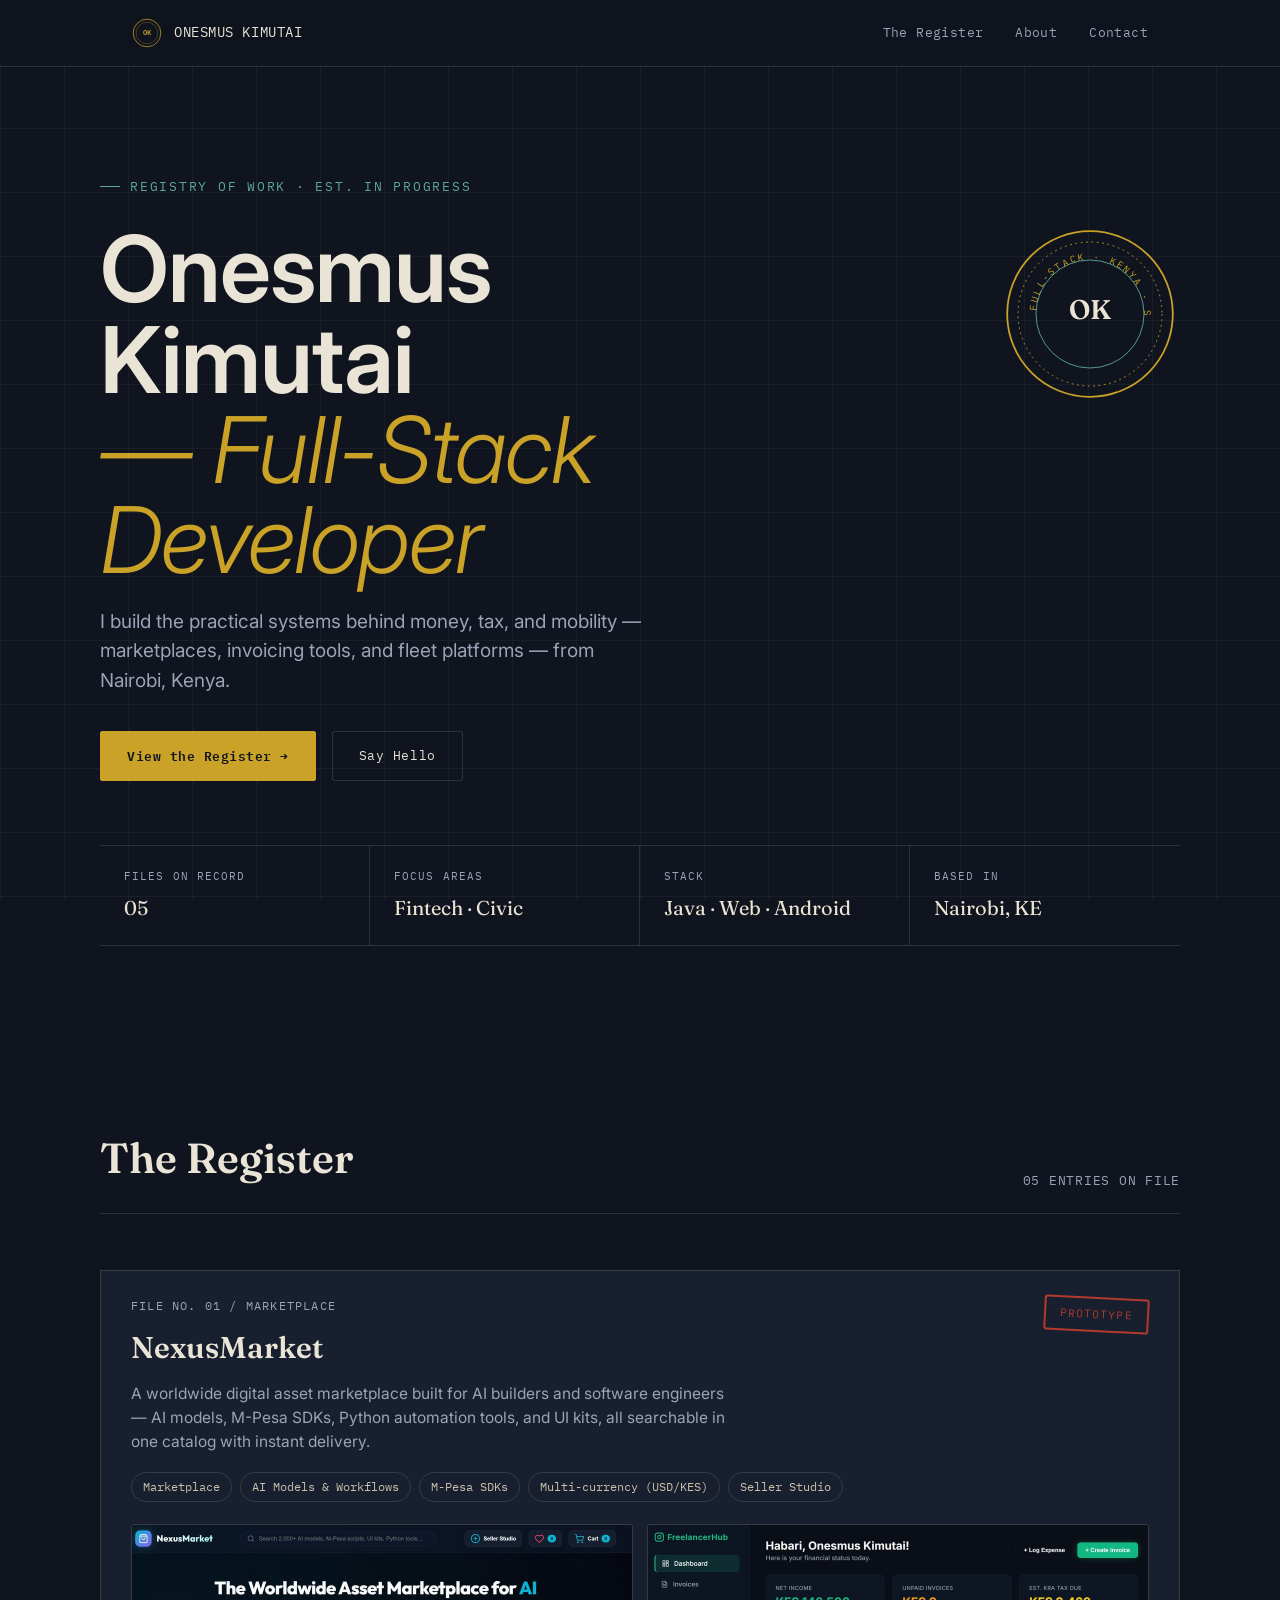
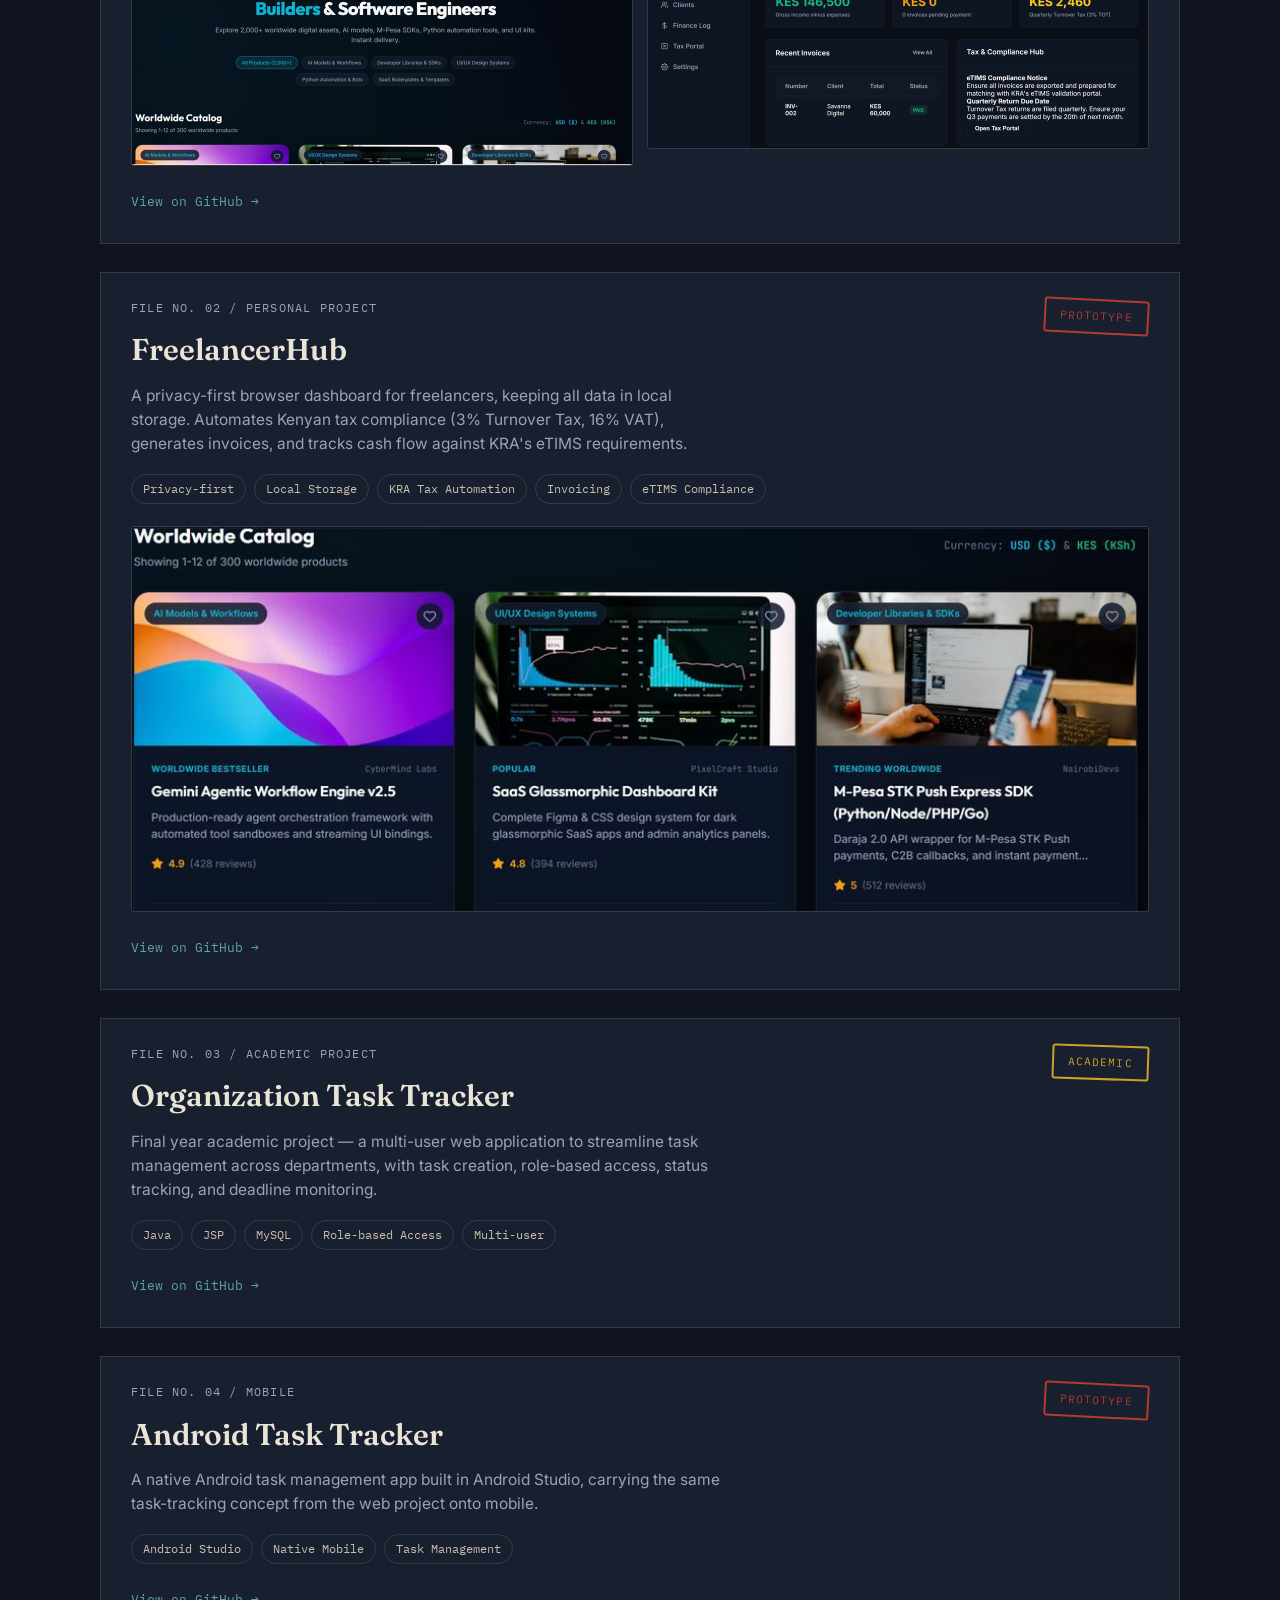
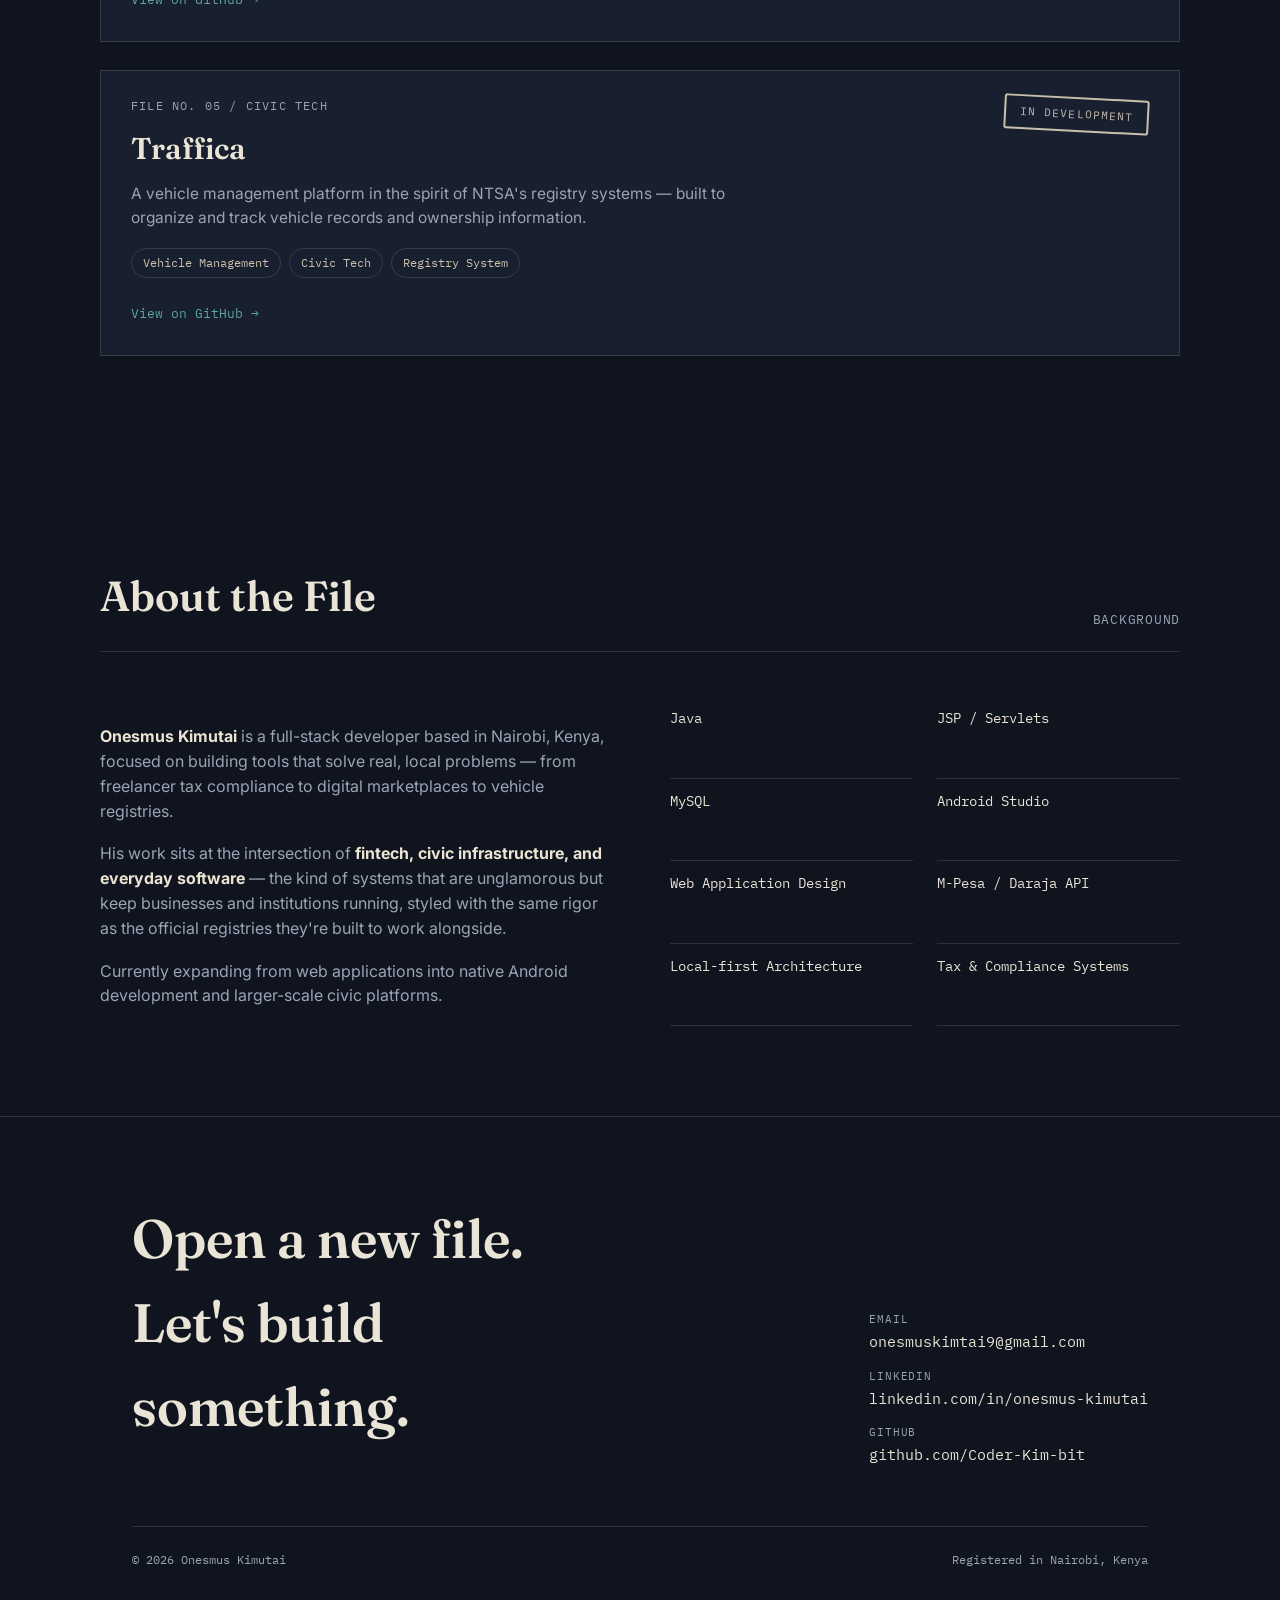
==== index.html @ 18f02907 "Add files via upload" ====
<!DOCTYPE html>
<html lang="en">
<head>
<meta charset="UTF-8">
<meta name="viewport" content="width=device-width, initial-scale=1.0">
<title>Onesmus Kimutai — Full-Stack Developer</title>
<link rel="preconnect" href="https://fonts.googleapis.com">
<link rel="preconnect" href="https://fonts.gstatic.com" crossorigin>
<link href="https://fonts.googleapis.com/css2?family=Fraunces:opsz,wght@9..144,300;9..144,500;9..144,600;9..144,700&family=IBM+Plex+Mono:wght@400;500;600&family=Inter:wght@400;500;600&display=swap" rel="stylesheet">
<style>
  :root{
    --ink:#0F141F;
    --ink-2:#151C29;
    --panel:#181F2E;
    --paper:#ECE4D2;
    --paper-dim:#C9C0AC;
    --brass:#C9A227;
    --stamp:#B23A2E;
    --teal:#5CA79A;
    --line: rgba(236,228,210,0.14);
    --text: #E9E4D6;
    --text-dim: #9CA3B5;
  }
  *{box-sizing:border-box;}
  html{scroll-behavior:smooth;}
  body{
    margin:0;
    background:var(--ink);
    color:var(--text);
    font-family:'Inter',sans-serif;
    line-height:1.55;
    -webkit-font-smoothing:antialiased;
  }
  a{color:inherit;}
  ::selection{background:var(--brass);color:var(--ink);}

  .mono{font-family:'IBM Plex Mono',monospace;}
  .display{font-family:'Fraunces',serif;}

  /* Texture */
  body::before{
    content:"";
    position:fixed; inset:0;
    background-image:
      linear-gradient(var(--line) 1px, transparent 1px),
      linear-gradient(90deg, var(--line) 1px, transparent 1px);
    background-size: 64px 64px;
    opacity:0.35;
    pointer-events:none;
    z-index:0;
  }

  .wrap{max-width:1080px; margin:0 auto; padding:0 32px; position:relative; z-index:1;}

  /* NAV */
  header{
    position:sticky; top:0; z-index:50;
    background:rgba(15,20,31,0.88);
    backdrop-filter: blur(10px);
    border-bottom:1px solid var(--line);
  }
  nav.wrap{
    display:flex; align-items:center; justify-content:space-between;
    padding:18px 32px;
  }
  .brand{
    display:flex; align-items:center; gap:12px;
    font-family:'IBM Plex Mono',monospace;
    font-size:14px;
    letter-spacing:0.04em;
    text-decoration:none;
    color:var(--text);
  }
  .seal-mini{width:30px;height:30px;flex-shrink:0;}
  .navlinks{display:flex; gap:32px; font-family:'IBM Plex Mono',monospace; font-size:13px; letter-spacing:0.03em;}
  .navlinks a{text-decoration:none; color:var(--text-dim); transition:color .2s;}
  .navlinks a:hover{color:var(--brass);}

  /* HERO */
  .hero{
    padding:110px 0 90px;
    position:relative;
  }
  .file-tag{
    font-family:'IBM Plex Mono',monospace;
    font-size:12.5px;
    letter-spacing:0.14em;
    color:var(--teal);
    text-transform:uppercase;
    display:flex; align-items:center; gap:10px;
    margin-bottom:28px;
  }
  .file-tag::before{content:"";width:20px;height:1px;background:var(--teal);display:inline-block;}
  .hero-grid{
    display:grid;
    grid-template-columns: 1.5fr auto;
    gap:40px;
    align-items:start;
  }
  h1.name{
    font-size:clamp(48px, 8vw, 92px);
    line-height:0.98;
    margin:0 0 22px;
    font-weight:600;
    letter-spacing:-0.01em;
  }
  h1.name em{font-style:italic; font-weight:300; color:var(--brass);}
  .tagline{
    font-size:19px;
    color:var(--text-dim);
    max-width:560px;
    margin:0 0 36px;
  }
  .cta-row{display:flex; gap:16px; flex-wrap:wrap;}
  .btn{
    font-family:'IBM Plex Mono',monospace;
    font-size:13px;
    letter-spacing:0.04em;
    padding:14px 26px;
    border-radius:2px;
    text-decoration:none;
    display:inline-flex; align-items:center; gap:10px;
    transition:transform .15s ease, background .2s ease;
    border:1px solid var(--line);
  }
  .btn-primary{background:var(--brass); color:var(--ink); border-color:var(--brass); font-weight:600;}
  .btn-primary:hover{transform:translateY(-2px);}
  .btn-ghost{color:var(--text); }
  .btn-ghost:hover{border-color:var(--brass); color:var(--brass); transform:translateY(-2px);}

  /* SEAL */
  .seal{
    width:180px; height:180px;
    flex-shrink:0;
    filter: drop-shadow(0 0 0 transparent);
  }
  @media (max-width: 780px){
    .hero-grid{grid-template-columns:1fr;}
    .seal{width:120px;height:120px; opacity:0.85;}
  }

  /* register meta strip */
  .meta-strip{
    margin-top:64px;
    display:grid;
    grid-template-columns:repeat(4,1fr);
    border-top:1px solid var(--line);
    border-bottom:1px solid var(--line);
  }
  .meta-item{
    padding:22px 24px;
    border-right:1px solid var(--line);
  }
  .meta-item:last-child{border-right:none;}
  .meta-label{font-family:'IBM Plex Mono',monospace; font-size:11px; letter-spacing:0.1em; color:var(--text-dim); text-transform:uppercase; margin-bottom:6px;}
  .meta-value{font-family:'Fraunces',serif; font-size:20px; color:var(--paper);}
  @media (max-width: 700px){
    .meta-strip{grid-template-columns:repeat(2,1fr);}
    .meta-item:nth-child(2){border-right:none;}
  }

  /* SECTION HEADERS */
  .section{padding:90px 0;}
  .section-head{
    display:flex; justify-content:space-between; align-items:flex-end;
    margin-bottom:56px;
    border-bottom:1px solid var(--line);
    padding-bottom:22px;
    gap:20px; flex-wrap:wrap;
  }
  .section-head h2{
    font-family:'Fraunces',serif;
    font-size:clamp(30px,4vw,42px);
    margin:0;
    font-weight:600;
  }
  .section-sub{
    font-family:'IBM Plex Mono',monospace;
    font-size:12.5px;
    color:var(--text-dim);
    letter-spacing:0.06em;
    text-transform:uppercase;
  }

  /* CASE FILES */
  .case{
    border:1px solid var(--line);
    background:var(--panel);
    margin-bottom:28px;
    position:relative;
    overflow:hidden;
  }
  .case-head{
    display:flex; justify-content:space-between; align-items:flex-start;
    padding:26px 30px 0;
    gap:20px; flex-wrap:wrap;
  }
  .case-num{
    font-family:'IBM Plex Mono',monospace;
    font-size:12px;
    color:var(--text-dim);
    letter-spacing:0.1em;
    margin-bottom:10px;
    display:block;
  }
  .case-title{
    font-family:'Fraunces',serif;
    font-size:30px;
    font-weight:600;
    margin:0 0 10px;
  }
  .case-desc{
    color:var(--text-dim);
    font-size:15.5px;
    max-width:600px;
    margin:0 0 18px;
  }
  .stamp{
    font-family:'IBM Plex Mono',monospace;
    font-size:11px;
    letter-spacing:0.1em;
    text-transform:uppercase;
    border:2px solid var(--stamp);
    color:var(--stamp);
    padding:7px 14px;
    border-radius:3px;
    transform:rotate(3deg);
    white-space:nowrap;
    flex-shrink:0;
  }
  .stamp.live{border-color:var(--teal); color:var(--teal); transform:rotate(-2deg);}
  .stamp.academic{border-color:var(--brass); color:var(--brass); transform:rotate(2deg);}

  .case-body{padding:0 30px 30px;}
  .tags{display:flex; gap:8px; flex-wrap:wrap; margin-bottom:22px;}
  .tag{
    font-family:'IBM Plex Mono',monospace;
    font-size:11.5px;
    color:var(--paper-dim);
    border:1px solid var(--line);
    padding:5px 11px;
    border-radius:20px;
  }
  .shots{display:grid; grid-template-columns:1fr 1fr; gap:14px; margin-bottom:22px;}
  .shots img{width:100%; display:block; border:1px solid var(--line); border-radius:3px;}
  .shots.single{grid-template-columns:1fr;}
  @media (max-width:640px){.shots{grid-template-columns:1fr;}}

  .case-link{
    font-family:'IBM Plex Mono',monospace;
    font-size:13px;
    color:var(--teal);
    text-decoration:none;
    display:inline-flex; align-items:center; gap:8px;
    border-bottom:1px solid transparent;
    transition:border-color .2s;
  }
  .case-link:hover{border-color:var(--teal);}

  /* ABOUT */
  .about-grid{
    display:grid;
    grid-template-columns: 1fr 1fr;
    gap:60px;
  }
  @media (max-width:780px){.about-grid{grid-template-columns:1fr;}}
  .about-grid p{color:var(--text-dim); font-size:16px; margin-bottom:18px;}
  .about-grid p strong{color:var(--paper);}
  .skills-list{list-style:none; padding:0; margin:0; display:grid; grid-template-columns:1fr 1fr; gap:12px 24px;}
  .skills-list li{
    font-family:'IBM Plex Mono',monospace;
    font-size:13.5px;
    padding-bottom:10px;
    border-bottom:1px solid var(--line);
    color:var(--text);
  }

  /* CONTACT / FOOTER */
  footer{
    border-top:1px solid var(--line);
    padding:80px 0 40px;
  }
  .contact-inner{
    display:flex; justify-content:space-between; align-items:flex-end;
    flex-wrap:wrap; gap:40px;
    margin-bottom:60px;
  }
  .contact-inner h2{
    font-family:'Fraunces',serif;
    font-size:clamp(34px,5vw,54px);
    margin:0 0 18px;
    font-weight:600;
    max-width:480px;
  }
  .contact-links{display:flex; flex-direction:column; gap:14px;}
  .contact-links a{
    font-family:'IBM Plex Mono',monospace;
    font-size:15px;
    text-decoration:none;
    color:var(--text);
    display:flex; align-items:center; gap:10px;
    transition:color .2s;
  }
  .contact-links a:hover{color:var(--brass);}
  .contact-links span.lbl{color:var(--text-dim); font-size:11px; letter-spacing:0.08em; text-transform:uppercase; display:block; margin-bottom:2px;}
  .foot-bottom{
    border-top:1px solid var(--line);
    padding-top:24px;
    display:flex; justify-content:space-between; flex-wrap:wrap; gap:10px;
    font-family:'IBM Plex Mono',monospace;
    font-size:12px;
    color:var(--text-dim);
  }

  @media (prefers-reduced-motion: reduce){
    html{scroll-behavior:auto;}
    .btn, .case-link{transition:none;}
  }

  /* reveal on scroll */
  .reveal{opacity:0; transform:translateY(18px); transition:opacity .6s ease, transform .6s ease;}
  .reveal.in{opacity:1; transform:translateY(0);}
</style>
</head>
<body>

<header>
  <nav class="wrap">
    <a href="#top" class="brand">
      <svg class="seal-mini" viewBox="0 0 100 100" fill="none">
        <circle cx="50" cy="50" r="46" stroke="#C9A227" stroke-width="2.5"/>
        <circle cx="50" cy="50" r="36" stroke="#C9A227" stroke-width="1"/>
        <text x="50" y="56" text-anchor="middle" font-family="IBM Plex Mono" font-size="22" fill="#C9A227" font-weight="600">OK</text>
      </svg>
      ONESMUS KIMUTAI
    </a>
    <div class="navlinks">
      <a href="#work">The Register</a>
      <a href="#about">About</a>
      <a href="#contact">Contact</a>
    </div>
  </nav>
</header>

<main id="top">
  <section class="hero wrap">
    <div class="file-tag">Registry of Work · Est. In Progress</div>
    <div class="hero-grid">
      <div>
        <h1 class="name">Onesmus<br>Kimutai<br><em>— Full-Stack Developer</em></h1>
        <p class="tagline">I build the practical systems behind money, tax, and mobility — marketplaces, invoicing tools, and fleet platforms — from Nairobi, Kenya.</p>
        <div class="cta-row">
          <a href="#work" class="btn btn-primary">View the Register →</a>
          <a href="#contact" class="btn btn-ghost">Say Hello</a>
        </div>
      </div>
      <svg class="seal" viewBox="0 0 200 200" fill="none">
        <circle cx="100" cy="100" r="92" stroke="#C9A227" stroke-width="2"/>
        <circle cx="100" cy="100" r="80" stroke="#C9A227" stroke-width="1" stroke-dasharray="2 4"/>
        <circle cx="100" cy="100" r="60" stroke="#5CA79A" stroke-width="1"/>
        <path id="curve" d="M 40,100 A 60,60 0 1,1 160,100" fill="none"/>
        <text font-family="IBM Plex Mono" font-size="10.5" fill="#C9A227" letter-spacing="3">
          <textPath href="#curve" startOffset="2%">FULL-STACK · KENYA · SYSTEMS BUILDER</textPath>
        </text>
        <text x="100" y="106" text-anchor="middle" font-family="Fraunces" font-size="30" fill="#ECE4D2" font-weight="600">OK</text>
      </svg>
    </div>

    <div class="meta-strip reveal">
      <div class="meta-item">
        <div class="meta-label">Files on Record</div>
        <div class="meta-value">05</div>
      </div>
      <div class="meta-item">
        <div class="meta-label">Focus Areas</div>
        <div class="meta-value">Fintech · Civic</div>
      </div>
      <div class="meta-item">
        <div class="meta-label">Stack</div>
        <div class="meta-value">Java · Web · Android</div>
      </div>
      <div class="meta-item">
        <div class="meta-label">Based In</div>
        <div class="meta-value">Nairobi, KE</div>
      </div>
    </div>
  </section>

  <section class="section wrap" id="work">
    <div class="section-head">
      <h2>The Register</h2>
      <div class="section-sub">05 entries on file</div>
    </div>

    <!-- CASE 01 -->
    <article class="case reveal">
      <div class="case-head">
        <div>
          <span class="case-num">FILE NO. 01 / MARKETPLACE</span>
          <h3 class="case-title">NexusMarket</h3>
          <p class="case-desc">A worldwide digital asset marketplace built for AI builders and software engineers — AI models, M-Pesa SDKs, Python automation tools, and UI kits, all searchable in one catalog with instant delivery.</p>
        </div>
        <span class="stamp">Prototype</span>
      </div>
      <div class="case-body">
        <div class="tags">
          <span class="tag">Marketplace</span>
          <span class="tag">AI Models & Workflows</span>
          <span class="tag">M-Pesa SDKs</span>
          <span class="tag">Multi-currency (USD/KES)</span>
          <span class="tag">Seller Studio</span>
        </div>
        <div class="shots">
          <img src="[data-uri]" alt="NexusMarket homepage — worldwide asset marketplace for AI builders">
          <img src="[data-uri]" alt="NexusMarket product catalog with AI, UI kit, and SDK listings">
        </div>
        <a class="case-link" href="https://github.com/Coder-Kim-bit" target="_blank" rel="noopener">View on GitHub →</a>
      </div>
    </article>

    <!-- CASE 02 -->
    <article class="case reveal">
      <div class="case-head">
        <div>
          <span class="case-num">FILE NO. 02 / PERSONAL PROJECT</span>
          <h3 class="case-title">FreelancerHub</h3>
          <p class="case-desc">A privacy-first browser dashboard for freelancers, keeping all data in local storage. Automates Kenyan tax compliance (3% Turnover Tax, 16% VAT), generates invoices, and tracks cash flow against KRA's eTIMS requirements.</p>
        </div>
        <span class="stamp">Prototype</span>
      </div>
      <div class="case-body">
        <div class="tags">
          <span class="tag">Privacy-first</span>
          <span class="tag">Local Storage</span>
          <span class="tag">KRA Tax Automation</span>
          <span class="tag">Invoicing</span>
          <span class="tag">eTIMS Compliance</span>
        </div>
        <div class="shots single">
          <img src="[data-uri]" alt="FreelancerHub dashboard showing net income, unpaid invoices, and KRA tax compliance hub">
        </div>
        <a class="case-link" href="https://github.com/Coder-Kim-bit" target="_blank" rel="noopener">View on GitHub →</a>
      </div>
    </article>

    <!-- CASE 03 -->
    <article class="case reveal">
      <div class="case-head">
        <div>
          <span class="case-num">FILE NO. 03 / ACADEMIC PROJECT</span>
          <h3 class="case-title">Organization Task Tracker</h3>
          <p class="case-desc">Final year academic project — a multi-user web application to streamline task management across departments, with task creation, role-based access, status tracking, and deadline monitoring.</p>
        </div>
        <span class="stamp academic">Academic</span>
      </div>
      <div class="case-body">
        <div class="tags">
          <span class="tag">Java</span>
          <span class="tag">JSP</span>
          <span class="tag">MySQL</span>
          <span class="tag">Role-based Access</span>
          <span class="tag">Multi-user</span>
        </div>
        <a class="case-link" href="https://github.com/Coder-Kim-bit" target="_blank" rel="noopener">View on GitHub →</a>
      </div>
    </article>

    <!-- CASE 04 -->
    <article class="case reveal">
      <div class="case-head">
        <div>
          <span class="case-num">FILE NO. 04 / MOBILE</span>
          <h3 class="case-title">Android Task Tracker</h3>
          <p class="case-desc">A native Android task management app built in Android Studio, carrying the same task-tracking concept from the web project onto mobile.</p>
        </div>
        <span class="stamp">Prototype</span>
      </div>
      <div class="case-body">
        <div class="tags">
          <span class="tag">Android Studio</span>
          <span class="tag">Native Mobile</span>
          <span class="tag">Task Management</span>
        </div>
        <a class="case-link" href="https://github.com/Coder-Kim-bit" target="_blank" rel="noopener">View on GitHub →</a>
      </div>
    </article>

    <!-- CASE 05 -->
    <article class="case reveal">
      <div class="case-head">
        <div>
          <span class="case-num">FILE NO. 05 / CIVIC TECH</span>
          <h3 class="case-title">Traffica</h3>
          <p class="case-desc">A vehicle management platform in the spirit of NTSA's registry systems — built to organize and track vehicle records and ownership information.</p>
        </div>
        <span class="stamp" style="border-color:var(--paper-dim); color:var(--paper-dim);">In Development</span>
      </div>
      <div class="case-body">
        <div class="tags">
          <span class="tag">Vehicle Management</span>
          <span class="tag">Civic Tech</span>
          <span class="tag">Registry System</span>
        </div>
        <a class="case-link" href="https://github.com/Coder-Kim-bit" target="_blank" rel="noopener">View on GitHub →</a>
      </div>
    </article>
  </section>

  <section class="section wrap" id="about">
    <div class="section-head">
      <h2>About the File</h2>
      <div class="section-sub">Background</div>
    </div>
    <div class="about-grid">
      <div>
        <p><strong>Onesmus Kimutai</strong> is a full-stack developer based in Nairobi, Kenya, focused on building tools that solve real, local problems — from freelancer tax compliance to digital marketplaces to vehicle registries.</p>
        <p>His work sits at the intersection of <strong>fintech, civic infrastructure, and everyday software</strong> — the kind of systems that are unglamorous but keep businesses and institutions running, styled with the same rigor as the official registries they're built to work alongside.</p>
        <p>Currently expanding from web applications into native Android development and larger-scale civic platforms.</p>
      </div>
      <ul class="skills-list">
        <li>Java</li>
        <li>JSP / Servlets</li>
        <li>MySQL</li>
        <li>Android Studio</li>
        <li>Web Application Design</li>
        <li>M-Pesa / Daraja API</li>
        <li>Local-first Architecture</li>
        <li>Tax & Compliance Systems</li>
      </ul>
    </div>
  </section>
</main>

<footer id="contact">
  <div class="wrap">
    <div class="contact-inner">
      <h2>Open a new file. Let's build something.</h2>
      <div class="contact-links">
        <a href="mailto:onesmuskimtai9@gmail.com">
          <span><span class="lbl">Email</span>onesmuskimtai9@gmail.com</span>
        </a>
        <a href="https://www.linkedin.com/in/onesmus-kimutai-945243255" target="_blank" rel="noopener">
          <span><span class="lbl">LinkedIn</span>linkedin.com/in/onesmus-kimutai</span>
        </a>
        <a href="https://github.com/Coder-Kim-bit" target="_blank" rel="noopener">
          <span><span class="lbl">GitHub</span>github.com/Coder-Kim-bit</span>
        </a>
      </div>
    </div>
    <div class="foot-bottom">
      <span>© 2026 Onesmus Kimutai</span>
      <span>Registered in Nairobi, Kenya</span>
    </div>
  </div>
</footer>

<script>
  const els = document.querySelectorAll('.reveal');
  const io = new IntersectionObserver((entries)=>{
    entries.forEach(e=>{ if(e.isIntersecting){ e.target.classList.add('in'); io.unobserve(e.target); } });
  }, {threshold:0.12});
  els.forEach(el=>io.observe(el));
</script>

</body>
</html>
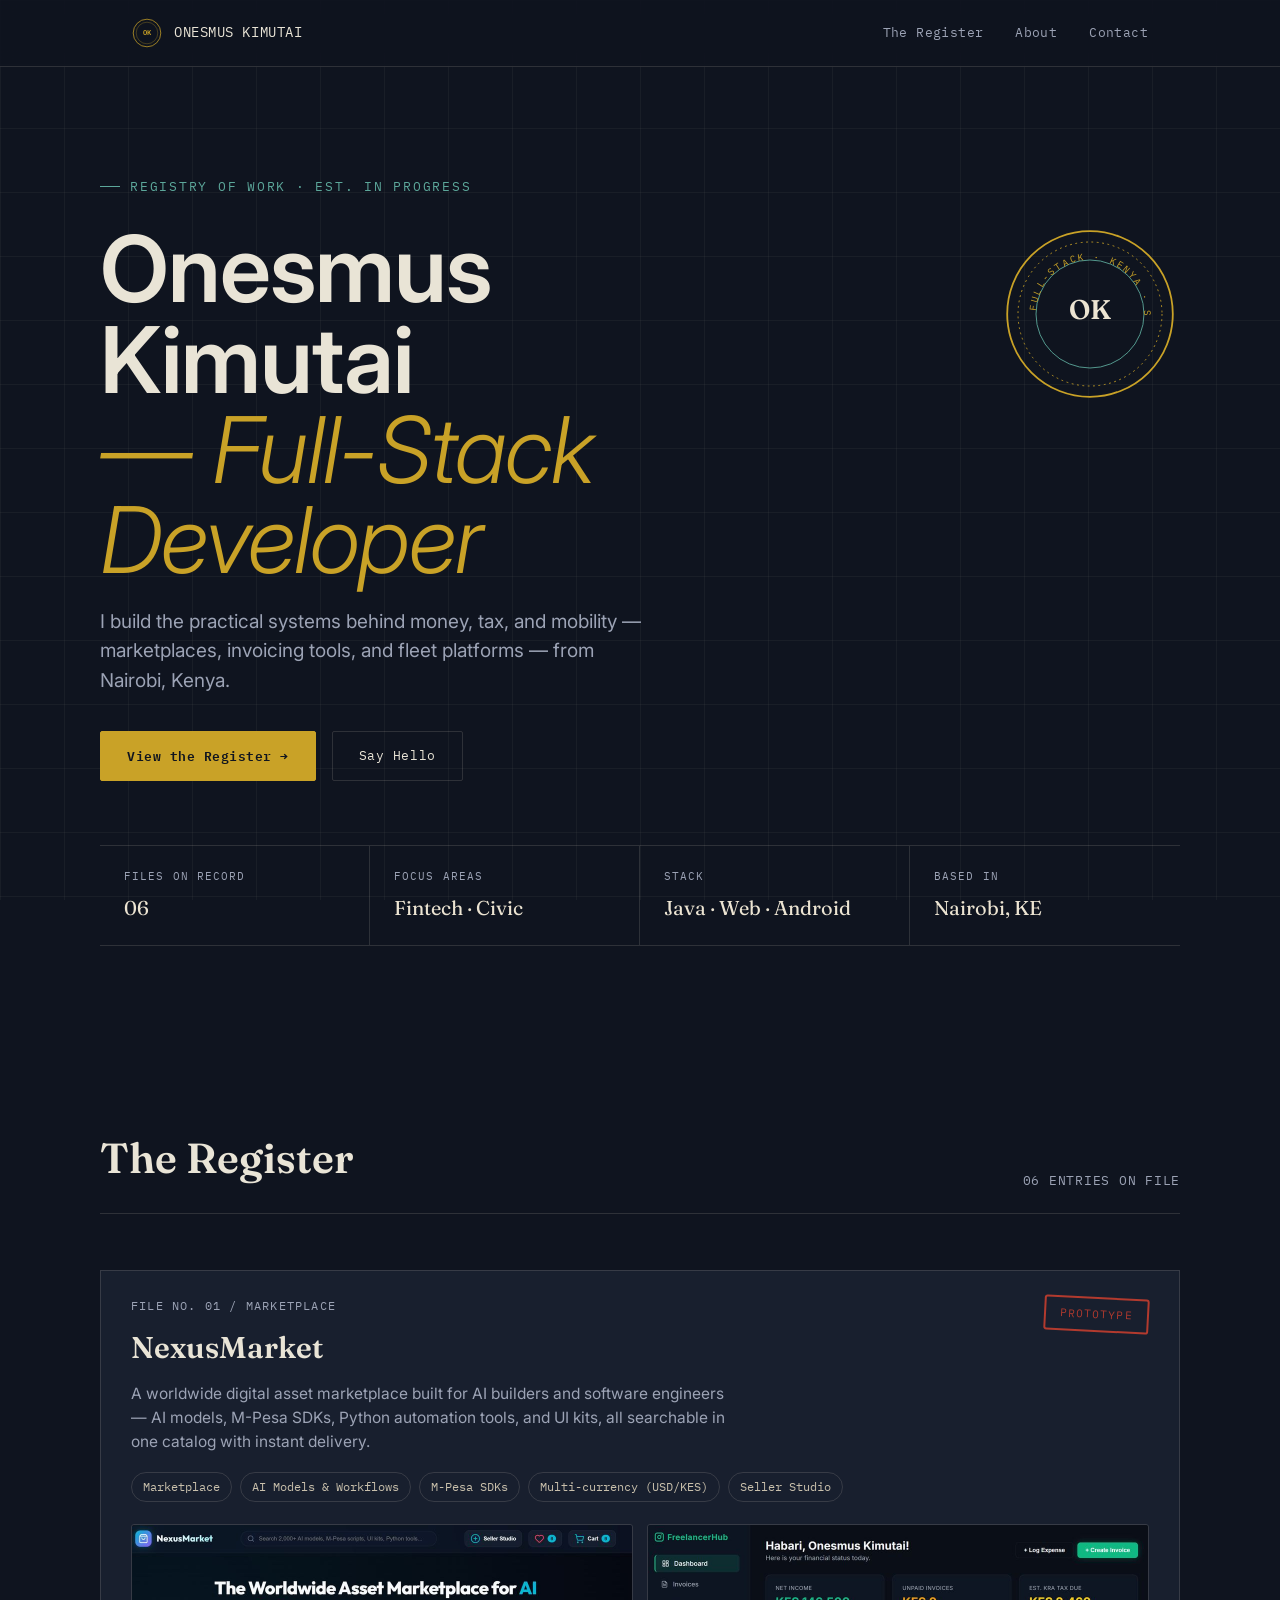
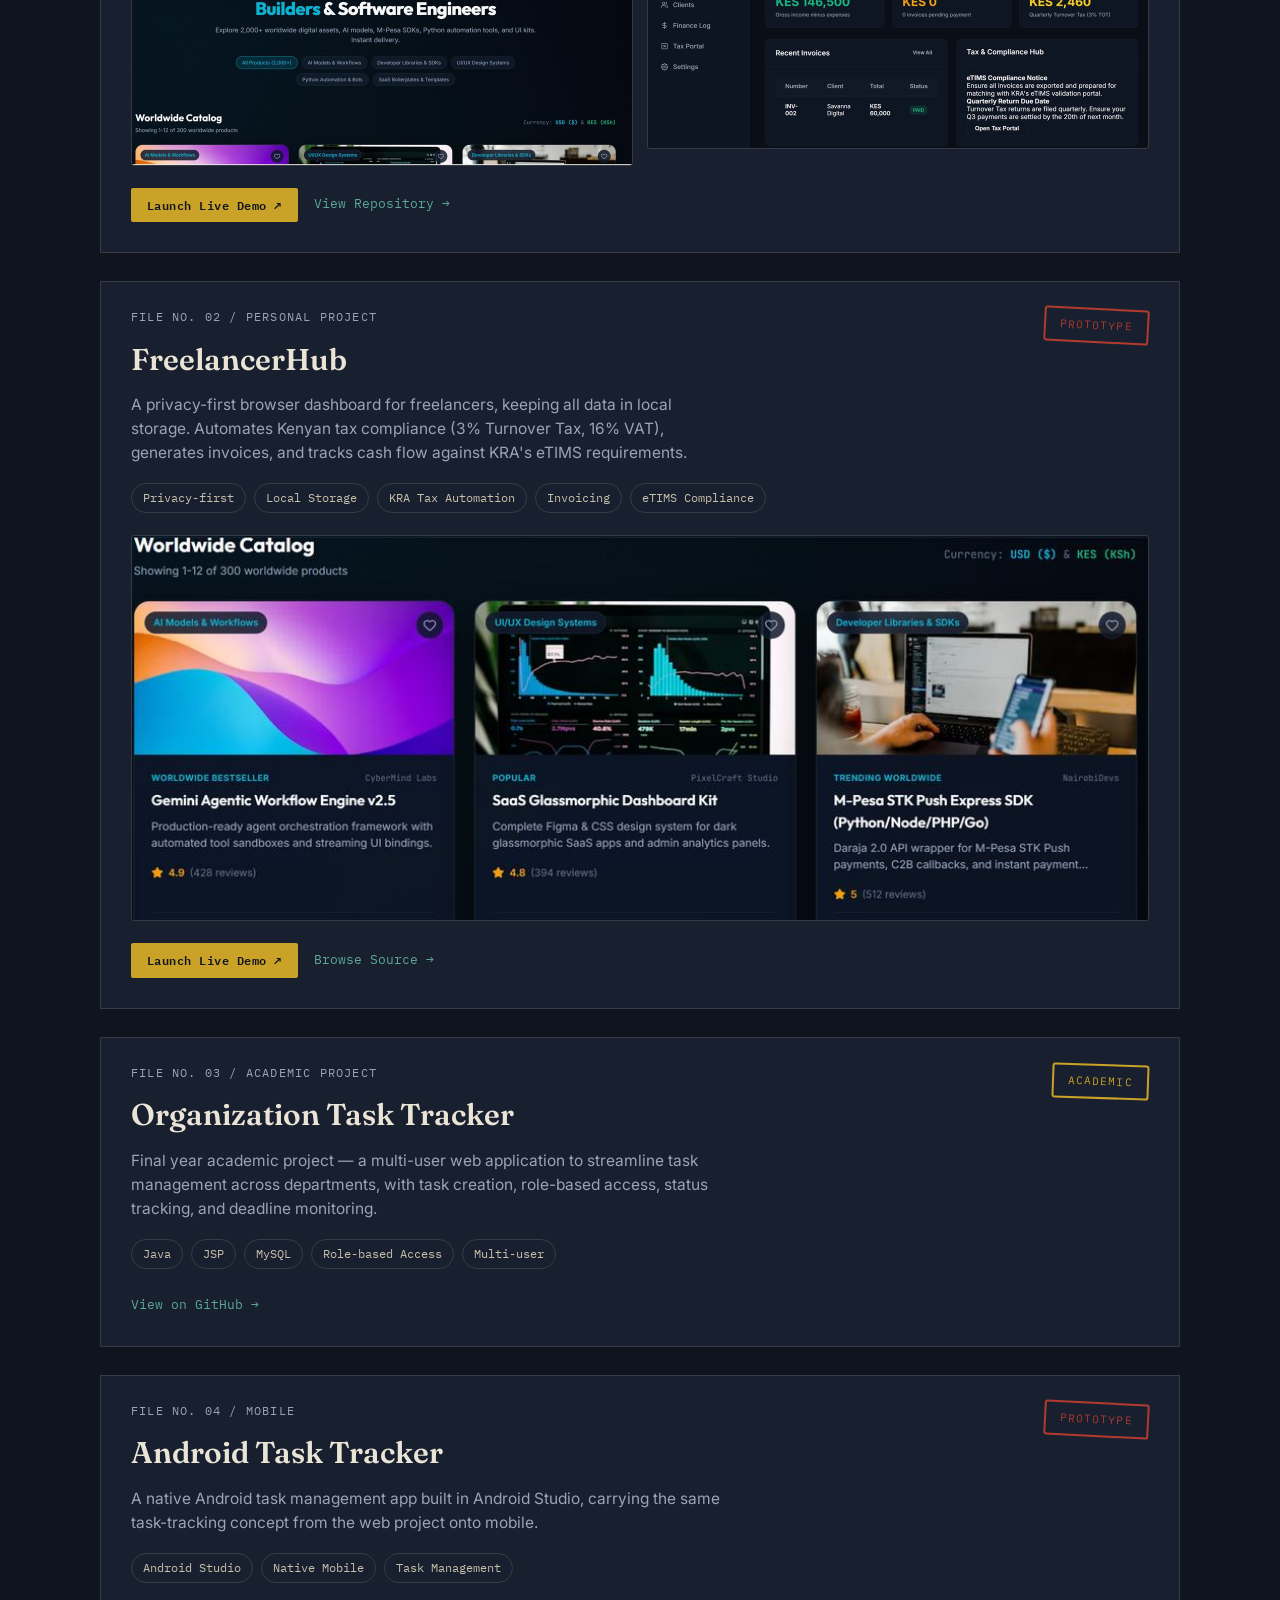
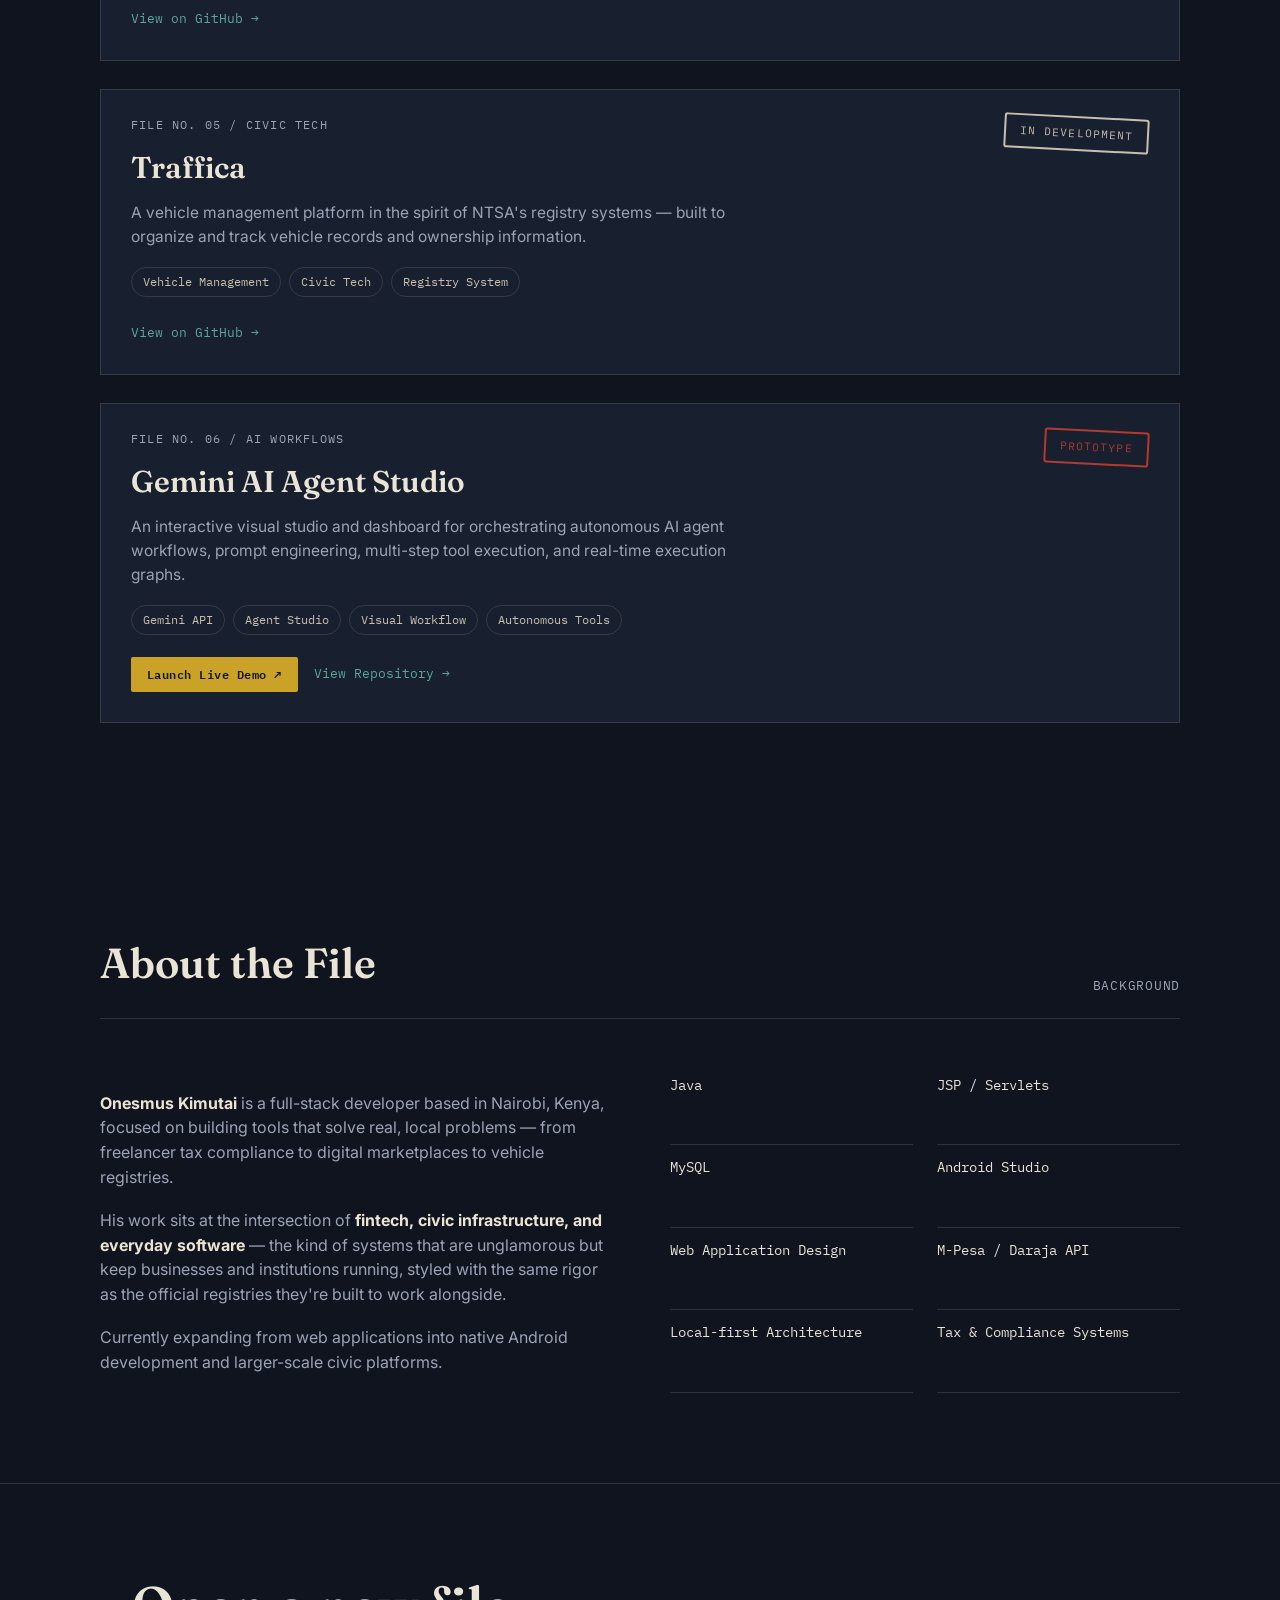
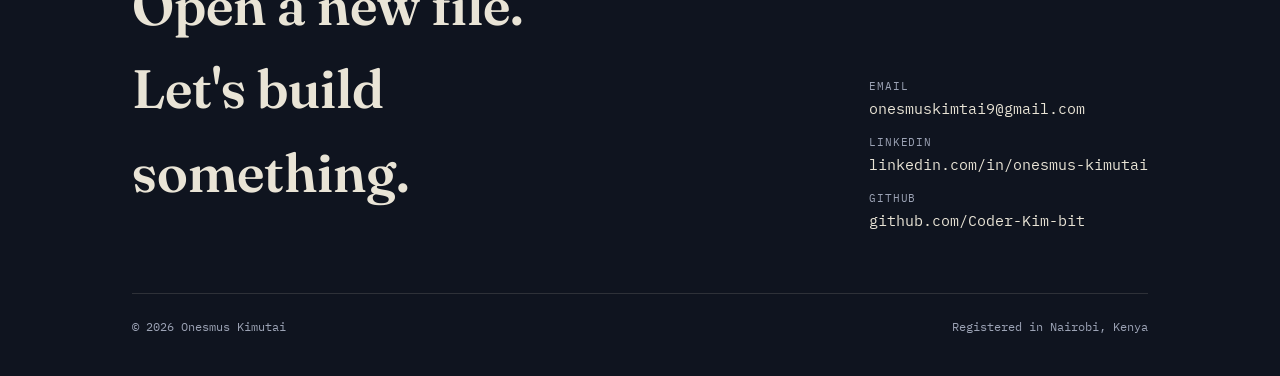
==== commit f0ade0d1: "Add live project website demos and direct repository links under projects/" ====
--- a/index.html
+++ b/index.html
@@ -257,6 +257,33 @@
   }
   .case-link:hover{border-color:var(--teal);}
 
+  .case-actions{
+    display:flex;
+    align-items:center;
+    gap:16px;
+    flex-wrap:wrap;
+    margin-top:10px;
+  }
+  .case-btn-demo{
+    font-family:'IBM Plex Mono',monospace;
+    font-size:12px;
+    font-weight:600;
+    letter-spacing:0.04em;
+    padding:8px 16px;
+    border-radius:2px;
+    background:var(--brass);
+    color:var(--ink);
+    text-decoration:none;
+    display:inline-flex;
+    align-items:center;
+    gap:6px;
+    transition:transform .2s ease, box-shadow .2s ease;
+  }
+  .case-btn-demo:hover{
+    transform:translateY(-2px);
+    box-shadow:0 4px 12px rgba(201, 162, 39, 0.25);
+  }
+
   /* ABOUT */
   .about-grid{
     display:grid;
@@ -369,7 +396,7 @@
     <div class="meta-strip reveal">
       <div class="meta-item">
         <div class="meta-label">Files on Record</div>
-        <div class="meta-value">05</div>
+        <div class="meta-value">06</div>
       </div>
       <div class="meta-item">
         <div class="meta-label">Focus Areas</div>
@@ -389,7 +416,7 @@
   <section class="section wrap" id="work">
     <div class="section-head">
       <h2>The Register</h2>
-      <div class="section-sub">05 entries on file</div>
+      <div class="section-sub">06 entries on file</div>
     </div>
 
     <!-- CASE 01 -->
@@ -414,7 +441,10 @@
           <img src="[data-uri]" alt="NexusMarket homepage — worldwide asset marketplace for AI builders">
           <img src="[data-uri]" alt="NexusMarket product catalog with AI, UI kit, and SDK listings">
         </div>
-        <a class="case-link" href="https://github.com/Coder-Kim-bit" target="_blank" rel="noopener">View on GitHub →</a>
+        <div class="case-actions">
+          <a class="case-btn-demo" href="./projects/digital-marketplace/index.html" target="_blank" rel="noopener">Launch Live Demo ↗</a>
+          <a class="case-link" href="https://github.com/Coder-Kim-bit/digital-marketplace" target="_blank" rel="noopener">View Repository →</a>
+        </div>
       </div>
     </article>
 
@@ -439,7 +469,10 @@
         <div class="shots single">
           <img src="[data-uri]" alt="FreelancerHub dashboard showing net income, unpaid invoices, and KRA tax compliance hub">
         </div>
-        <a class="case-link" href="https://github.com/Coder-Kim-bit" target="_blank" rel="noopener">View on GitHub →</a>
+        <div class="case-actions">
+          <a class="case-btn-demo" href="./projects/freelancerhub/index.html" target="_blank" rel="noopener">Launch Live Demo ↗</a>
+          <a class="case-link" href="https://github.com/Coder-Kim-bit/portfolio/tree/main/projects/freelancerhub" target="_blank" rel="noopener">Browse Source →</a>
+        </div>
       </div>
     </article>
 
@@ -504,6 +537,31 @@
         <a class="case-link" href="https://github.com/Coder-Kim-bit" target="_blank" rel="noopener">View on GitHub →</a>
       </div>
     </article>
+
+    <!-- CASE 06 -->
+    <article class="case reveal">
+      <div class="case-head">
+        <div>
+          <span class="case-num">FILE NO. 06 / AI WORKFLOWS</span>
+          <h3 class="case-title">Gemini AI Agent Studio</h3>
+          <p class="case-desc">An interactive visual studio and dashboard for orchestrating autonomous AI agent workflows, prompt engineering, multi-step tool execution, and real-time execution graphs.</p>
+        </div>
+        <span class="stamp">Prototype</span>
+      </div>
+      <div class="case-body">
+        <div class="tags">
+          <span class="tag">Gemini API</span>
+          <span class="tag">Agent Studio</span>
+          <span class="tag">Visual Workflow</span>
+          <span class="tag">Autonomous Tools</span>
+        </div>
+        <div class="case-actions">
+          <a class="case-btn-demo" href="./projects/ai-agent-dashboard/index.html" target="_blank" rel="noopener">Launch Live Demo &#8599;</a>
+          <a class="case-link" href="https://github.com/Coder-Kim-bit/ai-agent-dashboard" target="_blank" rel="noopener">View Repository &#8594;</a>
+        </div>
+      </div>
+    </article>
+
   </section>
 
   <section class="section wrap" id="about">
